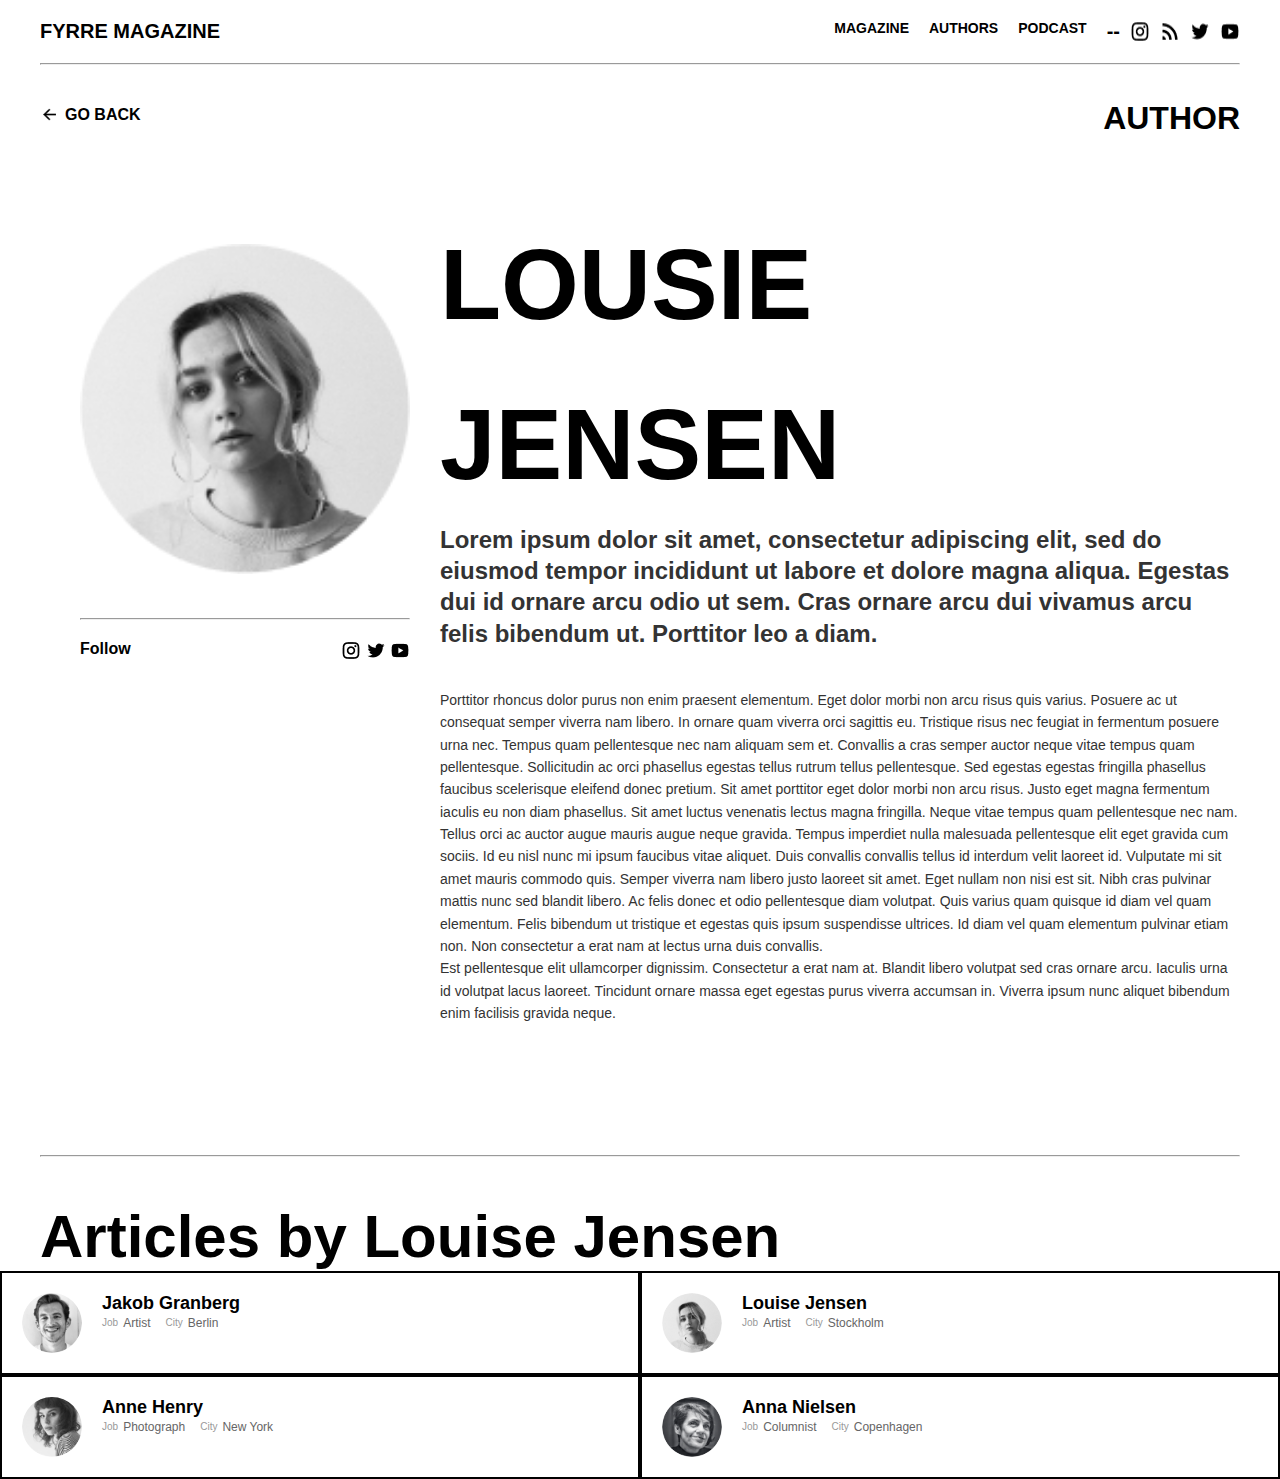
==== author-post.html @ ab352f9b "commit" ====
<!DOCTYPE html>
<html lang="en">
<head>
    <meta charset="UTF-8">
    <meta name="viewport" content="width=device-width, initial-scale=1.0">
    <title>Author Post</title>
    <link rel="stylesheet" href="author-post.css">
</head>
<body>
<div class="body">
    <header>
        <div class="magazine-label">FYRRE MAGAZINE
            <div class="nav-links">
                <a href="magazine.html">Magazine</a>
                <a href="authors.html">Authors</a>
                <a href="podcasts.html">Podcast</a>
                <div class="social-links">
                    <p>--</p>
                    <img src="/img/rr (1).png" alt="">
                    <img src="/img/rr (2).png" alt="">
                    <img src="/img/rr (3).png" alt="">
                    <img src="/img/rr (4).png" alt="">
                </div>
            </div>
        </div>
        <hr/>
    </header>

    <div class="title2">
        <div class="arrow-button2">
            <img class="arrow-image" src="/img/le_arrow-right-line.png" alt="">
            <p class="arrow-text">GO BACK</p>
        </div>

        <div class="text4">
            <h1>AUTHOR</h1>
        </div>
    </div> 

    <div class="sidebar4">
        <img class="author-image2" src="img/author images (5).png" alt="">

        <hr class="hr3">
        <div class="author-bio2">
            <p class="author-text">Follow</p>
            <div>
                <img src="/img/instagram.png" alt="">
                <img src="/img/twitter.png" alt="">
                <img src="/img/youtube.png" alt="">
            </div>
        </div>
    </div>
    <div class="article-content4">
        <div>
            <h1 class="magazine-title3">LOUSIE JENSEN</h1>
        </div>
        <h1 class="quote-text2">Lorem ipsum dolor sit amet, consectetur adipiscing elit, sed do eiusmod tempor incididunt ut labore et dolore magna aliqua. Egestas dui id ornare arcu odio ut sem. Cras ornare arcu dui vivamus arcu felis bibendum ut. Porttitor leo a diam.</h1>
        <p>Porttitor rhoncus dolor purus non enim praesent elementum. Eget dolor morbi non arcu risus quis varius. Posuere ac ut consequat semper viverra nam libero. In ornare quam viverra orci sagittis eu. Tristique risus nec feugiat in fermentum posuere urna nec. Tempus quam pellentesque nec nam aliquam sem et. Convallis a cras semper auctor neque vitae tempus quam pellentesque. Sollicitudin ac orci phasellus egestas tellus rutrum tellus pellentesque. Sed egestas egestas fringilla phasellus faucibus scelerisque eleifend donec pretium. Sit amet porttitor eget dolor morbi non arcu risus. Justo eget magna fermentum iaculis eu non diam phasellus. Sit amet luctus venenatis lectus magna fringilla. Neque vitae tempus quam pellentesque nec nam.

            Tellus orci ac auctor augue mauris augue neque gravida. Tempus imperdiet nulla malesuada pellentesque elit eget gravida cum sociis. Id eu nisl nunc mi ipsum faucibus vitae aliquet. Duis convallis convallis tellus id interdum velit laoreet id. Vulputate mi sit amet mauris commodo quis. Semper viverra nam libero justo laoreet sit amet. Eget nullam non nisi est sit. Nibh cras pulvinar mattis nunc sed blandit libero. Ac felis donec et odio pellentesque diam volutpat. Quis varius quam quisque id diam vel quam elementum. Felis bibendum ut tristique et egestas quis ipsum suspendisse ultrices. Id diam vel quam elementum pulvinar etiam non. Non consectetur a erat nam at lectus urna duis convallis.</p>
        <p>Est pellentesque elit ullamcorper dignissim. Consectetur a erat nam at. Blandit libero volutpat sed cras ornare arcu. Iaculis urna id volutpat lacus laoreet. Tincidunt ornare massa eget egestas purus viverra accumsan in. Viverra ipsum nunc aliquet bibendum enim facilisis gravida neque.</p>
    </div>

    <hr class="hr5">

    <div class="title2"></div>
        <div class="text5">
            <h1>Articles by Louise Jensen</h1>
        </div>
    </div>

    <div class="authors-grid">
        <div class="author-item">
            <div class="author-image">
                <img src="/img/author images (4).png" alt="">
            </div>
            <div class="author-info">
                <h3 class="author-name">Jakob Granberg</h3>
                <div class="author-meta">
                    <div><span>Job</span> Artist</div>
                    <div><span>City</span> Berlin</div>
                </div>
            </div>
        </div>
        
        <div class="author-item">
            <div class="author-image">
                <img src="img/author images (5).png" alt="">
            </div>
            <div class="author-info">
                <h3 class="author-name">Louise Jensen</h3>
                <div class="author-meta">
                    <div><span>Job</span> Artist</div>
                    <div><span>City</span> Stockholm</div>
                </div>
            </div>
        </div>
        
        <div class="author-item">
            <div class="author-image">
                <img src="/img/author images (6).png" alt="">
            </div>
            <div class="author-info">
                <h3 class="author-name">Anne Henry</h3>
                <div class="author-meta">
                    <div><span>Job</span> Photograph</div>
                    <div><span>City</span> New York</div>
                </div>
            </div>
        </div>
        
        <div class="author-item">
            <div class="author-image">
                <img src="/img/author images (1).png" alt="">
            </div>
            <div class="author-info">
                <h3 class="author-name">Anna Nielsen</h3>
                <div class="author-meta">
                    <div><span>Job</span> Columnist</div>
                    <div><span>City</span> Copenhagen</div>
                </div>
            </div>
        </div>
    </div>
</div>
</body>
</html>
---- author-post.css ----
* {
    margin: 0;
    padding: 0;
    box-sizing: border-box;
    font-family: Arial, sans-serif;
}

.hr2 {
    margin-top: 20px;
    margin-bottom: 20px;
}

.body {
    max-width: 1200px;
    margin: 0 auto;
}

.main-article {
    display: flex;
    margin-bottom: 40px;
}

.main-title {
    margin-top: 14px;
    flex: 1;
}

.main-title h1 {
    font-size: 54px;
    font-weight: 900;
    line-height: 1;
    margin-bottom: 20px;
}

.main-content {
    flex: 1;
    padding: 20px 0;
}

.main-content p {
    color: #666;
    line-height: 1.6;
}

.meta-info {
    display: flex;
    margin-top: 20px;
    align-items: center;
    font-size: 14px;
}

.meta-info div {
    margin-right: 20px;
}

.meta-info span {
    color: #999;
}

.tag {
    padding: 4px 12px;
    border: 1px solid #ccc;
    border-radius: 20px;
    font-size: 12px;
}

.tag2 {
    padding: 4px 12px;
    border: 1px solid #ccc;
    border-radius: 20px;
    font-size: 12px;
}

.main-image {
    width: 100%;
    margin: 20px 0;
}

.main-image img {
    width: 100%;
    height: auto;
}

.article-list {
    margin-top: 30px;
    border-top: 1px solid #eee;
}

.article-item {
    display: flex;
    padding: 30px 0;
    border-bottom: 1px solid #eee;
}

.article-thumbnail {
    width: 120px;
    height: 120px;
    margin-right: 30px;
}

.article-thumbnail img {
    width: 100%;
    height: 100%;
    object-fit: cover;
}

.article-details {
    flex: 1;
}

.article-details h3 {
    font-size: 22px;
    margin-bottom: 15px;
}

.article-details p {
    color: #666;
    font-size: 14px;
    line-height: 1.5;
    margin-bottom: 15px;
}

.sidebar {
    margin-top: 40px;
    float: right;
    height: 1200px;
    width: 30%;
    margin-left: 40px;
}

.sidebar2 {
    margin-top: 40px;
    float: left;
    height: 1190px;
    width: 30%;
    margin-left: 40px;
}

.sidebar3 {
    margin-top: 40px;
    float: left;
    height: 1700px;
    width: 30%;
    margin-left: 40px;
}

.sidebar4 {
    margin-top: 40px;
    float: left;
    height: 800px;
    width: 30%;
    margin-left: 40px;
}

.sidebar-header {
    margin-bottom: 20px;
    margin-left: 20px;
}

.sidebar-content {
    background-color: #f4f4f4;
    padding: 20px;
    margin-bottom: 20px;
}

.date {
    font-size: 30px;
}

.magazine-cover {
    padding: 20px;
    height: 300px;
    position: relative;
}

.badge {
    position: absolute;
    right: 30px;
    top: 100px;
    background-color: #F0D07A;
    color: black;
    width: 80px;
    height: 80px;
    border-radius: 50%;
    display: flex;
    justify-content: center;
    align-items: center;
    text-align: center;
    font-size: 12px;
    transform: rotate(15deg);
}

.button {
    display: inline-block;
    background-color: black;
    color: white;
    padding: 8px 20px;
    text-decoration: none;
    margin-top: 10px;
}

.magazine-title {
    display: flex;
    font-weight: bold;
    font-size: 210px;
    text-transform: uppercase;
    color: black;
    margin-bottom: 10px;
    justify-content: center;
}

.magazine-title2 {
    display: flex;
    font-weight: bold;
    font-size: 210px;
    text-transform: uppercase;
    color: black;
    margin-bottom: 110px;
    justify-content: center;
}

.magazine-title3 {
    display: flex;
    font-weight: bold;
    font-size: 100px;
    text-transform: uppercase;
    color: black;
}

.magazine-label {
    display: flex;
    justify-content: space-between;
    margin-top: 20px;
    font-weight: bold;
    font-size: 20px;
    text-transform: uppercase;
    color: black;
    margin-bottom: 10px;
}

.top-nav {
    display: flex;
    justify-content: space-between;
    border-top: 1px solid #000;
    border-bottom: 1px solid #000;
    background-color: black;
    padding: 5px 0;
    margin-bottom: 15px;
    font-size: 11px;
}

.top-nav-links {
    display: flex;
    gap: 15px;
}

.top-nav-item {
    font-family: sans-serif;
    color: white;
    text-transform: uppercase;
    font-weight: 400;
}

.top-nav-item2 {
    font-family: sans-serif;
    opacity: 0.8;
    color: white;
    font-weight: 400;
}

.most-popular-section {
    margin-left: 35px;
    margin-top: 100px;
}

.section-header {
    font-size: 12px;
    font-weight: bold;
    text-transform: uppercase;
    margin-bottom: 20px;
    letter-spacing: 0.5px;
}

.newsletter-container {
    background-color: #f8f8f8;
    padding: 20px;
}

.newsletter-title {
    text-transform: uppercase;
    font-size: 15px;
    font-weight: bold;
    margin-bottom: 15px;
    line-height: 1.2;
}

.newsletter-title2 {
    font-size: 25px;
    font-weight: bold;
    margin-bottom: 15px;
    line-height: 1.2;
}

.newsletter-form {
    display: flex;
    flex-direction: column;
}

.newsletter-input {
    padding: 12px;
    border: 1px solid #e0e0e0;
    font-size: 14px;
    margin-bottom: 15px;
}

.newsletter-button {
    background-color: #000;
    color: white;
    border: none;
    padding: 10px 15px;
    font-size: 12px;
    cursor: pointer;
    align-self: flex-end;
    font-weight: bold;
}

.section-divider {
    border-top: 1px solid #e0e0e0;
    margin: 50px 0 30px 0;
    position: relative;
}

.section-title {
    font-size: 32px;
    font-weight: bold;
    margin-bottom: 30px;
    text-transform: uppercase;
}

.all-episodes {
    text-align: right;
    text-transform: uppercase;
    font-size: 12px;
    font-weight: bold;
    margin-bottom: 10px;
}

.all-episodes a {
    color: #000;
    text-decoration: none;
    display: inline-flex;
    align-items: center;
}

.all-episodes a::after {
    content: '→';
    margin-left: 5px;
}
.podcast-border {
    border: 1px solid black;
    padding: 20px;
}

.podcast-grid {
    display: grid;
    grid-template-columns: repeat(3, 1fr);
    margin-bottom: 40px;
}

.podcast-grid2 {
    display: grid;
    grid-template-columns: repeat(3, 1fr);
}

.podcast-text {
    font-weight: bold;
}

.podcast-image {
    position: relative;
    height: 100%;
    width: 100%;
    overflow: hidden;
}

.podcast-image img {
    width: 100%;
    height: 100%;
    object-fit: cover;
}

.podcast-info {
    padding: 15px;
}

.podcast-title {
    font-size: 16px;
    font-weight: bold;
    margin-bottom: 10px;
    line-height: 1.2;
}

.podcast-meta {
    display: flex;
    font-size: 12px;
    color: #666;
}

.podcast-meta div {
    margin-right: 15px;
}

.podcast-meta span {
    color: #999;
}

.authors-grid {
    display: grid;
    grid-template-columns: repeat(2, 1fr);
}

.author-item {
    display: flex;
    padding: 20px;
    border: 2px solid black;
}

.author-image {
    width: 60px;
    height: 60px;
    border-radius: 50%;
    overflow: hidden;
    margin-right: 15px;
}

.author-image img {
    width: 100%;
    height: 100%;
    object-fit: cover;
}

.author-info {
    display: flex;
    flex-direction: column;
}

.author-name {
    font-size: 16px;
    font-weight: bold;
    margin-bottom: 5px;
}

.author-meta {
    display: flex;
    font-size: 12px;
    color: #666;
}

.author-meta div {
    margin-right: 15px;
    display: flex;
    align-items: center;
}

.author-meta span {
    color: #999;
    margin-right: 5px;
    font-size: 10px;
}

.ticker {
    display: flex;
    background: black;
    white-space: nowrap;
    overflow: hidden;
    padding: 10px 0;
    font-weight: bold;
    justify-content: center;
}

.ticker span {
    display: inline-block;
    padding-right: 20px;
    animation: scroll 10s linear infinite;
}

.newsletter {
    display: flex;
    margin: 100px 0;
    gap: 380px;
    justify-content: center;
}

.newsletter h1 {
    font-size: 3rem;
    font-weight: bold;
}

.signup-form {
    margin-top: 20px;
}

.signup-form input {
    padding: 12px;
    width: 300px;
    border: none;
    border-radius: 5px;
    margin-right: 10px;
}

.signup-form button {
    padding: 12px 20px;
    background: white;
    color: black;
    border: none;
    font-weight: bold;
    cursor: pointer;
}

.footer {
    background: black;
    color: white;
    padding: 40px 0;
    width: 100%;
    margin-top: 80px;
}

.footer-content, 
.footer-bottom {
    max-width: 1200px;
    width: 100%;
    margin: 0 auto;
    padding: 0 20px;
}

.footer-links {
    display: flex;
    justify-content: space-around;
    flex-grow: 1;
    gap: 50px;
}

.footer-links div {
    flex: 1;
    min-width: 150px;
}

.footer-links div p {
    margin: 5px 0;
    cursor: pointer;
}

.footer-bottom {
    display: flex;
    justify-content: space-between;
    align-items: center;
    width: 100%;
    max-width: 1200px;
    margin: 30px auto 0;
    font-size: 0.9rem;
    padding-bottom: 20px;
}



@media (max-width: 768px) {
    .footer-content {
        flex-direction: column;
        align-items: center;
        text-align: center;
    }

    .footer-links {
        flex-direction: column;
        gap: 20px;
        align-items: center;
    }

    .footer-bottom {
        flex-direction: column;
        text-align: center;
    }
}


.magazine-title {
    display: flex;
    font-weight: bold;
    font-size: 210px;
    text-transform: uppercase;
    color: black;
    margin-bottom: 10px;
    justify-content: center;
}

.magazine-label {
    display: flex;
    margin-top: 20px;
    font-weight: bold;
    font-size: 20px;
    text-transform: uppercase;
    color: black;
    margin-bottom: 10px;
    justify-content: space-between;
}

.nav-links {
    display: flex;
    gap: 20px;
}

.nav-links a {
    text-decoration: none;
    color: #000;
    font-size: 14px;
}

.social-links {
    margin-bottom: 10px;
    display: flex;
    gap: 10px;
}

.categories {
    display: flex;
    justify-content: space-between;
    margin-bottom: 30px;
    align-items: center;
}

.category-title {
    font-size: 13px;
    font-weight: bold;
    text-transform: uppercase;
}

.category-filters {
    display: flex;
    gap: 10px;
}

.filter {
    padding: 3px 12px;
    border: 1px solid #eee;
    border-radius: 20px;
    font-size: 12px;
    color: #666;
}

.text3 {
    display: flex;
    justify-content: space-between;
    margin-bottom: 12px;
}

.title3 {
    font-weight: bold;
    font-size: 23px;
    margin-bottom: 10px;
}

.arrow-button {
    margin-top: 80px;
    margin-bottom: 80px;
    display: flex;
    gap: 6px;
    justify-content: right;
}

.arrow-button2 {
    margin-top: 40px;
    margin-bottom: 80px;
    display: flex;
    gap: 6px;
    justify-content: left;
}

.arrow-image {
    width: 19px;
    height: 19px;
}

.arrow-text {
    margin-top: 1px;
    font-weight: bold;
}

.title2 {
    display: flex;
    justify-content: space-between;
}

.text4 {
    margin-top: 35px;
}


.author-section {
    display: flex;
    margin-bottom: 30px;
}

.author-section2 {
    display: flex;
    margin-bottom: 30px;
}

.author-image {
    width: 60px;
    height: 60px;
    border-radius: 50%;
    margin-right: 20px;
    overflow: hidden;
}

.author-image img {
    width: 100%;
    height: 100%;
    object-fit: cover;
}

.author-details {
    flex: 1;
}

.author-details2 {
    flex: 1;
}

.author-name {
    font-size: 18px;
    font-weight: bold;
    margin-bottom: 2px;
}

.author-subname {
    font-size: 18px;
    margin-bottom: 10px;
}

.meta-info {
    display: flex;
    margin-bottom: 10px;
    font-size: 12px;
}

.meta-info2 {
    display: flex;
    margin-bottom: 10px;
    font-size: 12px;
}

.meta-item {
    margin-right: 30px;
}

.meta-label {
    color: #666;
    font-size: 12px;
    display: block;
    margin-bottom: 4px;
}

.meta-value {
    font-weight: 600;
    font-size: 13px;
}

.social-icons {
    display: flex;
    gap: 8px;
}

.social-icon {
    width: 18px;
    height: 18px;
    cursor: pointer;
}

.article-content {
    color: #333;
    line-height: 1.6;
    font-size: 14px;
}

.article-content2 {
    color: #333;
    line-height: 1.6;
    font-size: 14px;
    margin-top: 60px;
}

.article-content3 {
    color: #333;
    line-height: 1.6;
    font-size: 14px;
    margin-top: 40px;
}

.article-content4 {
    color: #333;
    line-height: 1.6;
    font-size: 14px;
}

.article-content p {
    margin-bottom: 18px;
}

.quote-section {
    margin: 40px 0;
    padding: 30px 0;
}

.quote-mark {
    font-size: 36px;
    color: #000;
    font-family: Georgia, serif;
    line-height: 1;
    margin-bottom: 10px;
}

.quote-text {
    font-size: 24px;
    font-weight: bold;
    line-height: 1.3;
    margin-bottom: 10px;
}

.quote-text2 {
    font-size: 24px;
    font-weight: bold;
    line-height: 1.3;
    margin-bottom: 40px;
}

.quote-author {
    font-size: 13px;
    color: #666;
}

.author-text {
    font-weight: bold;
}

.author-bio {
    display: flex;
}

.author-bio2 {
    display: flex;
    justify-content: space-between;
    width: 330px;
    margin-top: 20px;
}

.hr3 {
    margin-top: 40px;
    width: 330px;
}

.hr4 {
    margin-top: 250px;
    margin-bottom: 30px;
}

.hr5 {
    margin-top: 130px;
    margin-bottom: 30px;
}

.text5 {
    margin-top: 15px;
    font-size: 30px;
}

.footer2 {
    background: black;
    color: white;
    padding: 40px 0;
    width: 100%;
    margin-top: 200px;
}

.section2 {
    display: flex;
    justify-content: space-between;
    gap: 30px;
    margin-top: 35px;
    margin-bottom: 35px;
}

.section2-text {
    margin-left: 25px;
    font-weight: bold;
    margin-top: 110px;
}

.section2-text2 {
    font-size: 25px;
    font-weight: bold;
    margin-top: 100px;
}

.section2-picture {
    gap: 30px;
    display: flex;
}

.section2-text3 {
    font-size: 25px;
    font-weight: bold;
}

.section2-text4 {
    margin-top: 110px;
    display: flex;
    gap: 10px;
}

.arrow-button3 {
    margin-top: 110px;
    margin-bottom: 80px;
    display: flex;
    gap: 6px;
    justify-content: left;
}

.icons {
    margin-right: 5px;
}

.author-image2 {
    width:330px;
}

.section4 {
    display: flex;
    justify-content: space-between;
    margin-left: 475px;
    gap: 15px;
}

.section4-picture {
    gap: 30px;
    display: flex;
}

.author-image3 {
    width: 200px;
}

.section5 {
    display: flex;
    justify-content: space-between;
    margin-left: 510px;
    gap: 15px;
}

.section6 {
    display: flex;
    justify-content: space-between;
    margin-left: 505px;
    gap: 15px;
}

.section7 {
    display: flex;
    justify-content: space-between;
    margin-left: 530px;
    gap: 15px;
}

.section8 {
    display: flex;
    justify-content: space-between;
    margin-left: 520px;
    gap: 15px;
}
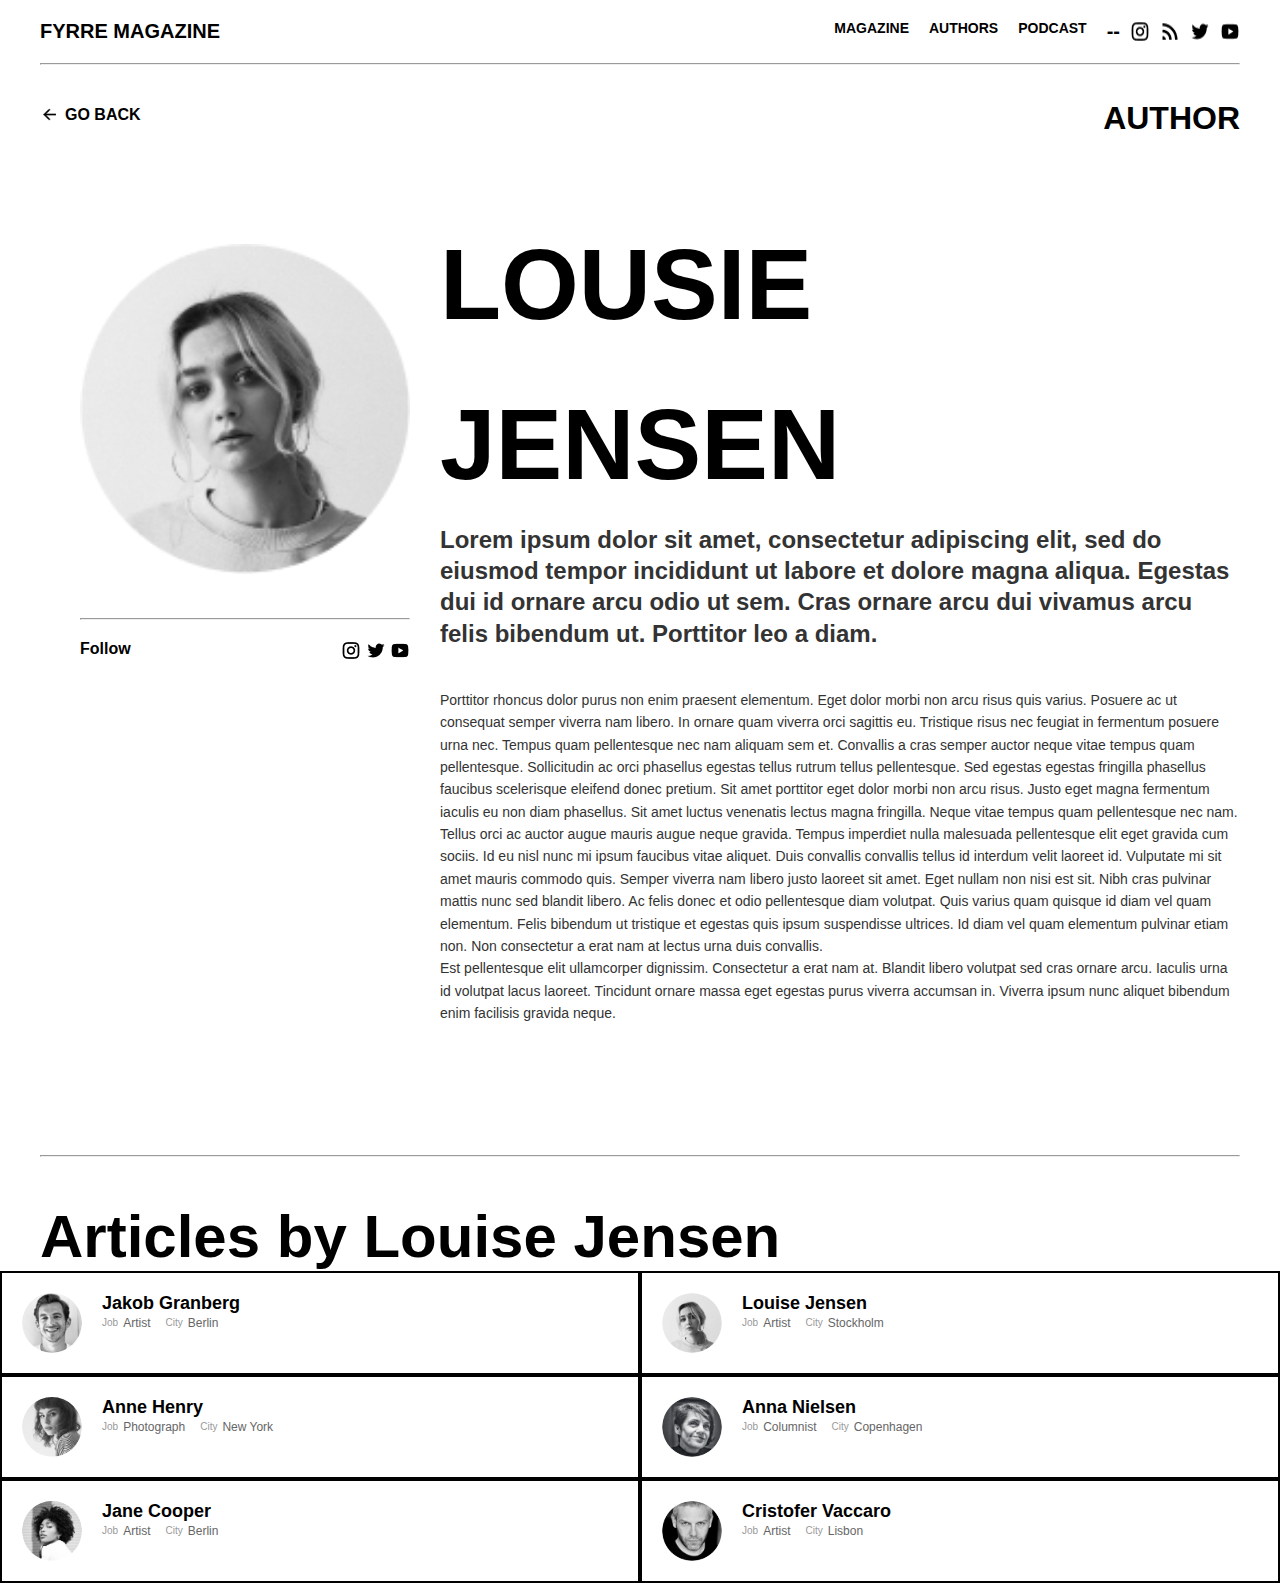
==== commit 038cad15: "commit" ====
--- a/author-post.html
+++ b/author-post.html
@@ -121,6 +121,32 @@
                 </div>
             </div>
         </div>
+        
+        <div class="author-item">
+            <div class="author-image">
+                <img src="/img/author images (2).png" alt="">
+            </div>
+            <div class="author-info">
+                <h3 class="author-name">Jane Cooper</h3>
+                <div class="author-meta">
+                    <div><span>Job</span> Artist</div>
+                    <div><span>City</span> Berlin</div>
+                </div>
+            </div>
+        </div>
+        
+        <div class="author-item">
+            <div class="author-image">
+                <img src="/img/author images (3).png" alt="">
+            </div>
+            <div class="author-info">
+                <h3 class="author-name">Cristofer Vaccaro</h3>
+                <div class="author-meta">
+                    <div><span>Job</span> Artist</div>
+                    <div><span>City</span> Lisbon</div>
+                </div>
+            </div>
+        </div>
     </div>
 </div>
 </body>
